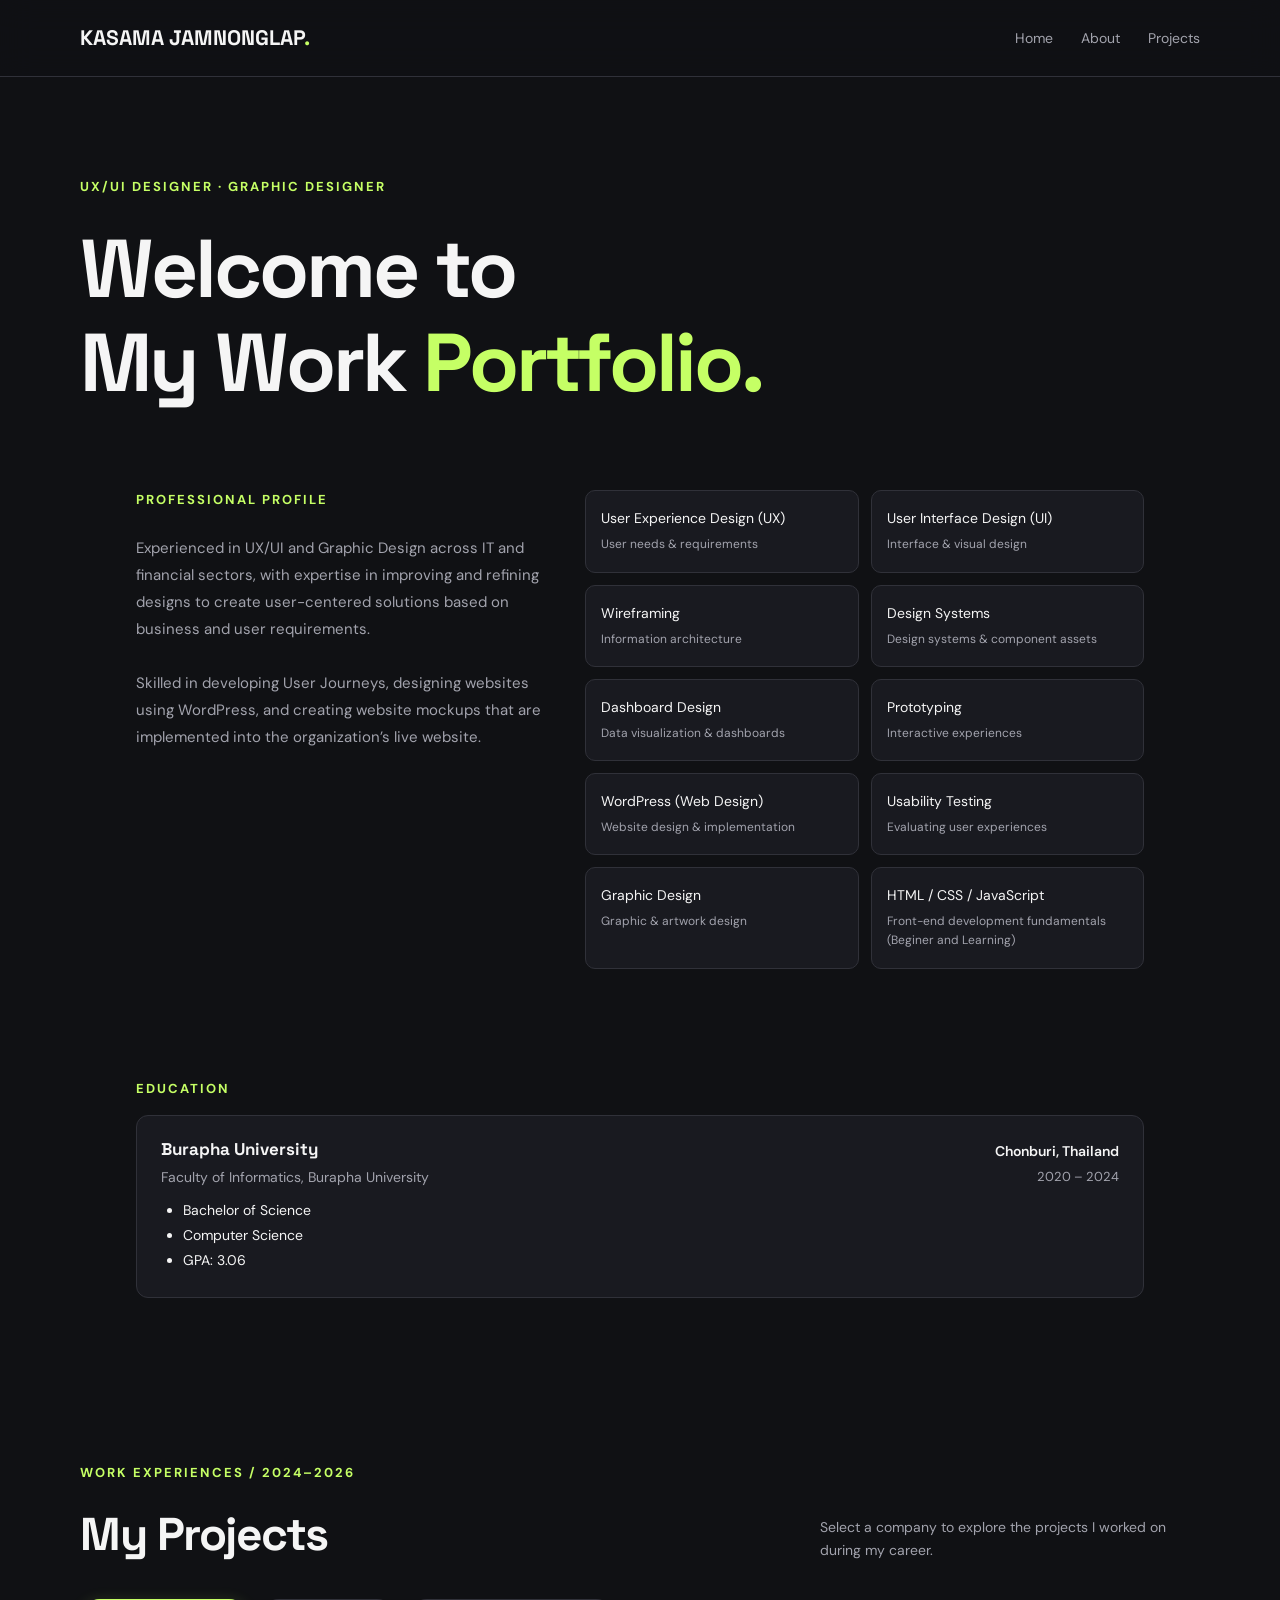
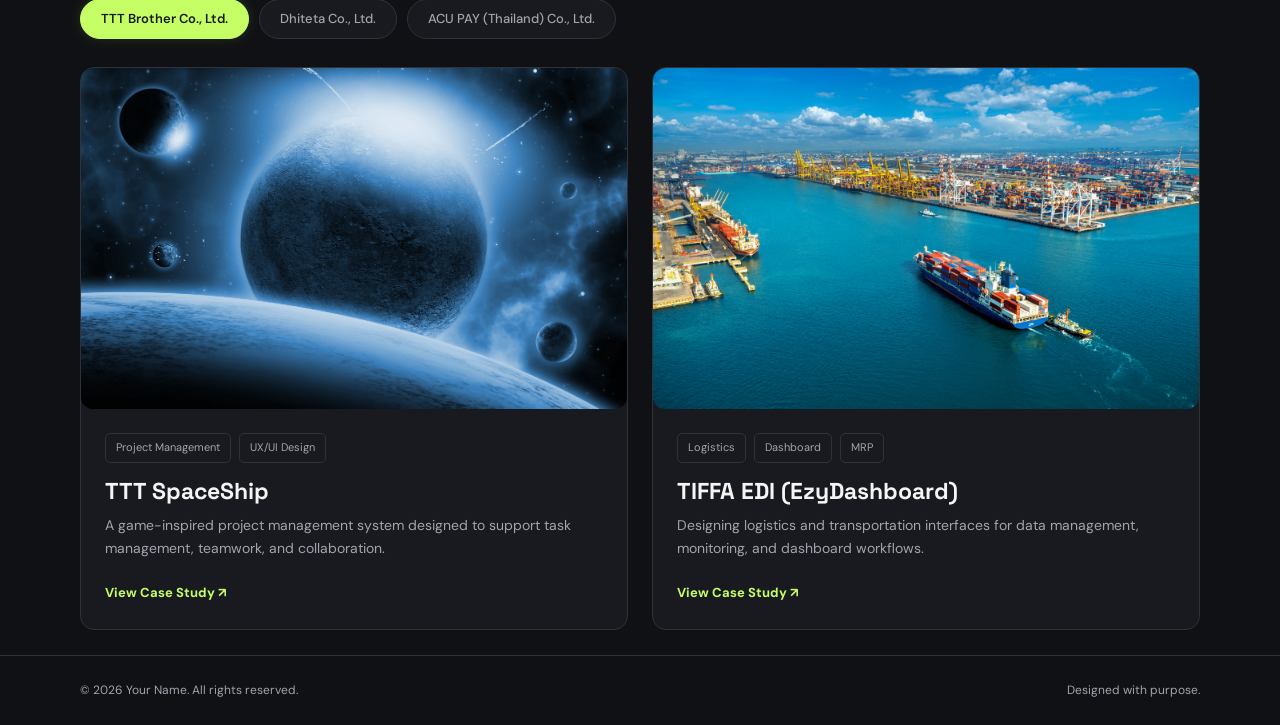
==== index.html @ 2f133a35 "Update ImportExport cover" ====
<!DOCTYPE html>
<html lang="en">
<head>
  <meta charset="UTF-8" />
  <meta name="viewport" content="width=device-width, initial-scale=1.0" />
  <meta name="description" content="UX/UI Designer Portfolio" />
  <title>Kasama Portfolio</title>

  <link rel="preconnect" href="https://fonts.googleapis.com">
  <link rel="preconnect" href="https://fonts.gstatic.com" crossorigin>
  <link href="https://fonts.googleapis.com/css2?family=DM+Sans:wght@400;500;600;700&family=Space+Grotesk:wght@400;500;600;700&display=swap" rel="stylesheet">

  <style>
    :root {
      --bg: #101114;
      --surface: #191a20;
      --text: #f5f5f5;
      --muted: #a2a3ad;
      --accent: #c5ff65;
      --border: #303139;
    }

    * {
      margin: 0;
      padding: 0;
      box-sizing: border-box;
    }

    html {
      scroll-behavior: smooth;
      scroll-padding-top: 90px;
    }

    body {
      font-family: "DM Sans", sans-serif;
      background: var(--bg);
      color: var(--text);
      line-height: 1.6;
    }

    a {
      color: inherit;
      text-decoration: none;
    }

    button, a {
      -webkit-tap-highlight-color: transparent;
    }

    .container {
      width: min(1120px, 90%);
      margin: auto;
    }

    /* Navigation */
    nav {
      position: sticky;
      top: 0;
      z-index: 100;
      background: rgba(16, 17, 20, 0.9);
      backdrop-filter: blur(16px);
      border-bottom: 1px solid var(--border);
    }

    .nav-inner {
      min-height: 76px;
      display: flex;
      align-items: center;
      justify-content: space-between;
      gap: 24px;
    }

    .logo {
      font-family: "Space Grotesk", sans-serif;
      font-size: 21px;
      font-weight: 700;
    }

    .logo span {
      color: var(--accent);
    }

    .nav-links {
      display: flex;
      align-items: center;
      gap: 28px;
      list-style: none;
      font-size: 14px;
      color: var(--muted);
    }

    .nav-links a:hover {
      color: var(--accent);
    }

    .menu-btn {
      display: none;
      background: transparent;
      border: 1px solid var(--border);
      color: white;
      padding: 8px 12px;
      border-radius: 8px;
      cursor: pointer;
    }

    /* Hero */
    .hero {
      min-height: 610px;
      display: flex;
      align-items: center;
      padding: 100px 0;
    }

    .eyebrow {
      color: var(--accent);
      font-size: 13px;
      font-weight: 700;
      letter-spacing: 2px;
      text-transform: uppercase;
      margin-bottom: 24px;
    }

    h1, h2, h3 {
      font-family: "Space Grotesk", sans-serif;
      line-height: 1.15;
    }

    h1 {
      font-size: clamp(42px, 7vw, 82px);
      letter-spacing: -3px;
      max-width: 850px;
    }

    h1 span {
      color: var(--accent);
    }

    .hero-desc {
      max-width: 560px;
      color: var(--muted);
      font-size: 17px;
      margin-top: 26px;
    }

    .hero-actions {
      display: flex;
      flex-wrap: wrap;
      gap: 14px;
      margin-top: 34px;
    }

    .btn {
      display: inline-flex;
      justify-content: center;
      align-items: center;
      gap: 10px;
      padding: 13px 22px;
      border-radius: 8px;
      font-weight: 700;
      font-size: 14px;
      transition: transform .2s, background .2s;
    }

    .btn:hover {
      transform: translateY(-3px);
    }

    .btn-primary {
      background: var(--accent);
      color: #141610;
    }

    .btn-secondary {
      border: 1px solid var(--border);
    }

    .hero-meta {
      display: flex;
      gap: 28px;
      flex-wrap: wrap;
      margin-top: 56px;
      color: var(--muted);
      font-size: 13px;
    }

    .hero-meta span::before {
      content: "●";
      color: var(--accent);
      margin-right: 9px;
    }

    /* Sections */
    section {
      padding: 25px 0;
    }

    .section-heading {
      display: flex;
      justify-content: space-between;
      align-items: end;
      gap: 24px;
      margin-bottom: 38px;
    }

    h2 {
      font-size: clamp(32px, 4vw, 46px);
      letter-spacing: -1.5px;
    }

    .section-desc {
      color: var(--muted);
      max-width: 380px;
      font-size: 14px;
    }

    /* Project grid */
    .projects {
      display: grid;
      grid-template-columns: repeat(2, minmax(0, 1fr));
      gap: 24px;
    }

    .project-card {
      border: 1px solid var(--border);
      border-radius: 14px;
      overflow: hidden;
      background: var(--surface);
      transition: transform .25s, border-color .25s;
    }

    .project-card:hover {
      transform: translateY(-5px);
      border-color: #62666f;
    }

    .project-cover {
      width: 100%;
      aspect-ratio: 16 / 10;
      overflow: hidden;
      border-radius: 12px;
      background: var(--surface);
    }

    .project-image {
      display: block;
      width: 100%;
      height: 100%;
      object-fit: cover;
      object-position: center;
      transition: transform 0.4s ease;
    }

    .project-card:hover .project-image {
      transform: scale(1.04);
    }

    .cover-erp {
      background: linear-gradient(135deg, #263e57, #111c2b);
    }

    .cover-logistics {
      background: linear-gradient(135deg, #264c46, #121f25);
    }

    .cover-wallet {
      background: linear-gradient(135deg, #574126, #211b19);
    }

    .cover-master {
      background: linear-gradient(135deg, #48325c, #1b1726);
    }

    .mock-window {
      width: 100%;
      max-width: 370px;
      background: #f3f4f6;
      border-radius: 9px;
      padding: 12px;
      box-shadow: 0 20px 45px #0005;
      transform: rotate(-3deg);
      color: #242936;
    }

    .mock-top {
      display: flex;
      gap: 5px;
      padding-bottom: 12px;
    }

    .mock-top i {
      width: 7px;
      height: 7px;
      border-radius: 50%;
      background: #adb1ba;
    }

    .mock-body {
      display: grid;
      grid-template-columns: 55px 1fr;
      gap: 10px;
      min-height: 135px;
    }

    .mock-sidebar {
      background: #dfe3e9;
      border-radius: 4px;
    }

    .mock-content {
      display: grid;
      grid-template-columns: repeat(2, 1fr);
      gap: 7px;
      align-content: start;
    }

    .mock-block {
      height: 42px;
      border-radius: 4px;
      background: #dce3ed;
    }

    .mock-block:nth-child(2) {
      background: #c9f27c;
    }

    .mock-block:nth-child(3) {
      grid-column: span 2;
      height: 56px;
      background: #e2e6ec;
    }

    .phone {
      width: 112px;
      height: 210px;
      border: 5px solid #22232a;
      border-radius: 20px;
      background: #f7f7f7;
      padding: 17px 9px;
      box-shadow: 0 20px 40px #0006;
      transform: rotate(8deg);
    }

    .phone-label {
      font-size: 9px;
      color: #666;
      margin-bottom: 9px;
    }

    .phone-card {
      background: #c5ff65;
      border-radius: 8px;
      height: 65px;
      margin-bottom: 9px;
    }

    .phone-line {
      height: 7px;
      background: #e0e1e4;
      border-radius: 4px;
      margin: 7px 0;
    }

    .project-info {
      padding: 24px;
    }

    .project-tags {
      display: flex;
      flex-wrap: wrap;
      gap: 8px;
      margin-bottom: 15px;
    }

    .tag {
      padding: 5px 10px;
      border: 1px solid var(--border);
      border-radius: 5px;
      color: var(--muted);
      font-size: 11px;
    }

    .project-info h3 {
      font-size: 23px;
      margin-bottom: 10px;
    }

    .project-info p {
      color: var(--muted);
      font-size: 14px;
      margin-bottom: 20px;
    }

    .project-link {
      font-size: 13px;
      font-weight: 700;
      color: var(--accent);
    }   
    /* About Me Layout */
    #about {
      padding: 40px 0;
    }

    #about .about-layout {
      display: grid;
      grid-template-columns: minmax(0, 0.85fr) minmax(0, 1.15fr);
      align-items: start;
      gap: 36px;
      width: min(1120px, 90%);
      margin: 0 auto;
    }

    #about .about-content {
      min-width: 0;
    }

    #about .about-text {
      margin-top: 12px;
      font-size: 15px;
      line-height: 1.8;
      color: var(--muted);
      overflow-wrap: break-word;
    }

    .about-actions {
      margin-top: 28px;
    }

    .skills {
      display: grid;
      grid-template-columns: repeat(2, minmax(0, 1fr));
      gap: 12px;
      align-content: start;
      min-width: 0;
    }

    #about .skill {
      position: relative;
      background: var(--surface);
      border: 1px solid var(--border);
      border-radius: 10px;
      padding: 17px 15px;
    
      font-size: 14px;
      line-height: 1.5;
    
      transition:
        border-color 0.3s ease,
        box-shadow 0.3s ease,
        transform 0.3s ease,
        background 0.3s ease;
    }

    #about .skill:hover {
      border-color: var(--accent);
      background: rgba(197, 255, 101, 0.06);
    
      box-shadow:
        0 0 6px rgba(197, 255, 101, 0.20),
        0 0 18px rgba(197, 255, 101, 0.12),
        inset 0 0 8px rgba(197, 255, 101, 0.04);
    
      transform: translateY(-3px);
    }

    #about .skill span {
      display: block;
      margin-top: 6px;
      color: var(--muted);
      font-size: 12px;
      line-height: 1.6;
    }
    
    /* Responsive */
    @media (max-width: 900px) {
      .about-layout {
        grid-template-columns: 1fr 1.2fr;
        gap: 32px;
      }
    
      .about-actions {
        flex-direction: column;
        align-items: stretch;
      }
    
      .about-actions .btn {
        width: 100%;
      }
    }
    
    @media (max-width: 700px) {
      .about-layout {
        grid-template-columns: 1fr;
        gap: 36px;
      }
    
      .about-title {
        font-size: 34px;
      }
    
      .about-actions {
        flex-direction: row;
        flex-wrap: wrap;
      }
    
      .about-actions .btn {
        width: auto;
      }
    
      .skills {
        grid-template-columns: repeat(2, minmax(0, 1fr));
        gap: 10px;
      }
    
      .skill {
        padding: 15px 12px;
        font-size: 13px;
      }
    
      .skill span {
        font-size: 11px;
      }
    }
    
    @media (max-width: 380px) {
      .skills {
        grid-template-columns: 1fr;
      }
    }
    /* Contact */
    .contact-box {
      padding: 55px;
      background: var(--surface);
      border: 1px solid var(--border);
      border-radius: 16px;
    }

    .contact-box h2 {
      max-width: 650px;
      margin-bottom: 20px;
    }

    .contact-box p {
      color: var(--muted);
      margin-bottom: 28px;
    }

    footer {
      border-top: 1px solid var(--border);
      padding: 25px 0;
      color: var(--muted);
      font-size: 12px;
    }

    .footer-inner {
      display: flex;
      justify-content: space-between;
      gap: 20px;
      flex-wrap: wrap;
    }

    /* Reveal animation */
    .reveal {
      opacity: 0;
      transform: translateY(20px);
      transition: opacity .6s, transform .6s;
    }

    .reveal.visible {
      opacity: 1;
      transform: translateY(0);
    }

    @media (prefers-reduced-motion: reduce) {
      html { scroll-behavior: auto; }
      *, *::before, *::after {
        animation-duration: .01ms !important;
        transition-duration: .01ms !important;
      }
      .reveal {
        opacity: 1;
        transform: none;
      }
    }

    @media (max-width: 700px) {
      .menu-btn {
        display: block;
      }

      .nav-links {
        display: none;
        position: absolute;
        top: 76px;
        left: 0;
        right: 0;
        padding: 24px 5%;
        background: var(--bg);
        border-bottom: 1px solid var(--border);
        flex-direction: column;
        align-items: flex-start;
      }

      .nav-links.open {
        display: flex;
      }

      .hero {
        min-height: auto;
        padding: 90px 0 65px;
      }

      h1 {
        letter-spacing: -1.5px;
      }

      section {
        padding: 60px 0;
      }

      .section-heading {
        align-items: flex-start;
        flex-direction: column;
      }

      .projects,
      .about-grid {
        grid-template-columns: 1fr;
      }

      .project-cover {
        height: 230px;
      }

      .about-grid {
        gap: 30px;
      }

      .contact-box {
        padding: 28px;
      }

      .hero-meta {
        gap: 12px 20px;
      }
    }
    
    /* Company Selector */
    .company-selector {
      display: flex;
      flex-wrap: wrap;
      align-items: center;
      gap: 10px;
      margin-bottom: 28px;
    }

    .company-btn {
      display: inline-flex;
      align-items: center;
      justify-content: center;
    
      padding: 10px 20px;
      border: 1px solid var(--border);
      border-radius: 999px;
    
      background: var(--surface);
      color: var(--muted);
    
      font-family: inherit;
      font-size: 13px;
      font-weight: 500;
      line-height: 1.4;
    
      cursor: pointer;
      white-space: nowrap;
    
      transition:
        background 0.25s ease,
        color 0.25s ease,
        border-color 0.25s ease,
        box-shadow 0.25s ease,
        transform 0.25s ease;
    }

    .company-btn:hover {
      color: var(--text);
      border-color: var(--accent);
      transform: translateY(-2px);
    }

    .company-btn.active {
      background: var(--accent);
      color: #171a12;
      border-color: var(--accent);
      font-weight: 600;
      box-shadow: 0 0 14px rgba(197, 255, 101, 0.12);
    }

    .company-btn.active:hover {
      box-shadow: 0 0 18px rgba(197, 255, 101, 0.25);
    }

    /* Keyboard accessibility */
    .company-btn:focus-visible {
      outline: 2px solid var(--accent);
      outline-offset: 3px;
    }

    .company-number {
      display: block;
      color: var(--accent);
      font-family: "Space Grotesk", sans-serif;
      font-size: 30px;
      font-weight: 700;
      margin-bottom: 14px;
    }

    .company-name {
      display: block;
      font-size: 15px;
      font-weight: 700;
      line-height: 1.5;
    }

    .company-count {
      display: block;
      color: var(--muted);
      font-size: 12px;
      margin-top: 8px;
    }

    

    .project-group {
      display: none;
    }

    .project-group.active {
      display: grid;
    }

    .project-group.active .project-card {
      animation: projectFade .35s ease both;
    }

    @keyframes projectFade {
      from {
        opacity: 0;
        transform: translateY(12px);
    }
      to {
        opacity: 1;
        transform: translateY(0);
    }
  }

  /* Mobile */
  @media (max-width: 600px) {
    .company-selector {
      gap: 8px;
    }

    .company-btn {
      padding: 9px 15px;
      font-size: 12px;
      white-space: normal;
    }
  }
    
  /* Education Section */
  #education {
    padding: 30px 0 40px;
  }

  .education-section {
    padding-top: 0;
    padding-bottom: 0;
  }

  .education-section > .eyebrow {
    margin-bottom: 16px;
  }
  
  .education-item {
    display: grid;
    grid-template-columns: minmax(0, 1fr) auto;
    gap: 24px;
    align-items: start;
  
    padding: 24px;
    background: var(--surface);
    border: 1px solid var(--border);
    border-radius: 12px;
  
    transition:
      border-color 0.25s ease,
      background 0.25s ease,
      transform 0.25s ease,
      box-shadow 0.25s ease;
  }
  .education-item:hover {
    border-color: var(--accent);
    transform: translateY(-3px);
    box-shadow: 0 8px 24px rgba(0, 0, 0, 0.15);
  }
  
  .education-details h3 {
    font-size: 17px;
    font-weight: 700;
    margin-bottom: 6px;
  }

  .education-details p {
    font-size: 14px;
    line-height: 1.7;
    color: var(--muted);
  }

  .education-details ul {
    padding-left: 22px;
    margin-top: 8px;
    font-size: 14px;
    line-height: 1.8;
  }
  
  .education-meta {
    min-width: 160px;
    text-align: right;
}

  .education-location {
    font-size: 14px;
    font-weight: 600;
  }

  .education-year {
    margin-top: 4px;
    font-size: 13px;
    color: var(--muted);
  }
  
  /* Mobile */
  @media (max-width: 600px) {
  .education-item {
    grid-template-columns: 1fr;
    gap: 12px;
    padding: 20px;
  }

  .education-meta {
    text-align: left;
    min-width: 0;
  }
}
  </style>
</head>

<body>
  <nav>
    <div class="container nav-inner">
      <a class="logo" href="#home">KASAMA JAMNONGLAP<span>.</span></a>

      <button class="menu-btn" id="menuBtn"
        aria-label="Toggle navigation" aria-expanded="false"
        aria-controls="navLinks">Menu ☰</button>

      <ul class="nav-links" id="navLinks">
        <li><a href="#home">Home</a></li>
        <li><a href="#about">About</a></li>
        <li><a href="#work">Projects</a></li>
      </ul>
    </div>
  </nav>

  <main>
    <header class="hero container" id="home">
      <div>
        <p class="eyebrow">UX/UI Designer · Graphic Designer</p>
        <h1>Welcome to<br>
          My Work <span>Portfolio.</span>
        </h1>
        
      <section id="about">
        <div class="container about-layout" id="about">
          <!-- Left: About Me -->
          <div class="about-content reveal">
            <p class="eyebrow">Professional Profile</p>
      
            <p class="about-text">
              Experienced in UX/UI and Graphic Design across IT and
              financial sectors, with expertise in improving and refining
              designs to create user-centered solutions based on business
              and user requirements.
      
              <br><br>
      
              Skilled in developing User Journeys, designing websites
              using WordPress, and creating website mockups that are
              implemented into the organization’s live website.
            </p>
          </div>
      
          <!-- Right: Skills -->
          <div class="skills reveal">
      
            <div class="skill">
              User Experience Design (UX)
              <span>User needs & requirements</span>
            </div>
      
            <div class="skill">
              User Interface Design (UI)
              <span>Interface & visual design</span>
            </div>
      
            <div class="skill">
              Wireframing
              <span>Information architecture</span>
            </div>
      
            <div class="skill">
              Design Systems
              <span>Design systems & component assets</span>
            </div>
      
            <div class="skill">
              Dashboard Design
              <span>Data visualization & dashboards</span>
            </div>
      
            <div class="skill">
              Prototyping
              <span>Interactive experiences</span>
            </div>
      
            <div class="skill">
              WordPress (Web Design)
              <span>Website design & implementation</span>
            </div>
      
            <div class="skill">
              Usability Testing
              <span>Evaluating user experiences</span>
            </div>
      
            <div class="skill">
              Graphic Design
              <span>Graphic & artwork design</span>
            </div>
      
            <div class="skill">
              HTML / CSS / JavaScript
              <span>Front-end development fundamentals (Beginer and Learning)</span>
            </div>
          </div>
        </div>
      </section>
   
      <section id="education">
        <div class="container education-section">
          <p class="eyebrow">Education</p>
          <div class="education-item">
      
            <!-- Left Column -->
            <div class="education-details">
              <h3>Burapha University</h3>
              <p>Faculty of Informatics, Burapha University</p>
      
              <ul>
                <li>Bachelor of Science</li>
                <li>Computer Science</li>
                <li>GPA: 3.06</li>
              </ul>
            </div>
      
            <!-- Right Column -->
            <div class="education-meta">
              <p class="education-location">Chonburi, Thailand</p>
              <p class="education-year">2020 – 2024</p>
            </div>
          </div>
        </div>
      </section>
      </div>
    </header>
 
<section id="work">
  <div class="container">

    <div class="section-heading reveal">
      <div>
        <p class="eyebrow">Work Experiences / 2024–2026</p>
        <h2>My Projects</h2>
      </div>

      <p class="section-desc">
        Select a company to explore the projects
        I worked on during my career.
      </p>
    </div>

    <!-- Company Buttons -->
    <div class="company-selector">
      <button class="company-btn active"
      data-company="ttt"
      aria-pressed="true">
        TTT Brother Co., Ltd.
      </button>
      <button class="company-btn"
      data-company="dhiteta"
      aria-pressed="false">
        Dhiteta Co., Ltd.
      </button>
      <button class="company-btn"
      data-company="acu"
      aria-pressed="false">
        ACU PAY (Thailand) Co., Ltd.
      </button>
    </div>
    <!-- 01: TTT Brother -->
    <div class="projects project-group active"
      data-project-group="ttt">

      <article class="project-card">
        <div class="project-cover">
          <img class="project-image" 
            src="./Images/space-galaxy.jpg"
            alt="TTT SpaceShip project cover"
            loading="lazy"/>
        </div>
        <div class="project-info">
          <div class="project-tags">
            <span class="tag">Project Management</span>
            <span class="tag">UX/UI Design</span>
          </div>
          <h3>TTT SpaceShip</h3>
          <p>
            A game-inspired project management system designed
            to support task management, teamwork, and collaboration.
          </p>
          <a class="project-link" href="#contact">
            View Case Study ↗
          </a>
        </div>
      </article>

      <article class="project-card">
        <div class="project-cover">
          <img class="project-image" 
            src="./Images/logistics-import-export.jpg"
            alt="TIFFA EDI project cover"
            loading="lazy"/>
        </div>
        <div class="project-info">
          <div class="project-tags">
            <span class="tag">Logistics</span>
            <span class="tag">Dashboard</span>
            <span class="tag">MRP</span>
          </div>
          <h3>TIFFA EDI (EzyDashboard)</h3>
          <p>
            Designing logistics and transportation interfaces
            for data management, monitoring, and dashboard workflows.
          </p>
          <a class="project-link" href="#contact">
            View Case Study ↗
          </a>
        </div>
      </article>

    </div>

    <!-- 02: Dhiteta -->
    <div class="projects project-group"
      data-project-group="dhiteta">

      <article class="project-card">
        <div class="project-cover cover-master">
          <div class="mock-window">
            <div class="mock-top"><i></i><i></i><i></i></div>
            <div class="mock-body">
              <div class="mock-sidebar"></div>
              <div class="mock-content">
                <div class="mock-block"></div>
                <div class="mock-block"></div>
                <div class="mock-block"></div>
              </div>
            </div>
          </div>
        </div>
        <div class="project-info">
          <div class="project-tags">
            <span class="tag">Data Management</span>
            <span class="tag">UX/UI Design</span>
          </div>
          <h3>Allkons Master SKU</h3>
          <p>
            Centralizing product information to improve data
            consistency and management across integrated platforms.
          </p>
          <a class="project-link" href="#contact">
            View Case Study ↗
          </a>
        </div>
      </article>

      <article class="project-card">
        <div class="project-cover cover-erp">
          <div class="mock-window">
            <div class="mock-top"><i></i><i></i><i></i></div>
            <div class="mock-body">
              <div class="mock-sidebar"></div>
              <div class="mock-content">
                <div class="mock-block"></div>
                <div class="mock-block"></div>
                <div class="mock-block"></div>
              </div>
            </div>
          </div>
        </div>
        <div class="project-info">
          <div class="project-tags">
            <span class="tag">API Management</span>
            <span class="tag">UX/UI Design</span>
          </div>
          <h3>Allkons OpenAPI</h3>
          <p>
            Designing an API management platform for documentation,
            API discovery, and secure external developer access.
          </p>
          <a class="project-link" href="#contact">
            View Case Study ↗
          </a>
        </div>
      </article>

      <article class="project-card">
        <div class="project-cover cover-logistics">
          <div class="mock-window">
            <div class="mock-top"><i></i><i></i><i></i></div>
            <div class="mock-body">
              <div class="mock-sidebar"></div>
              <div class="mock-content">
                <div class="mock-block"></div>
                <div class="mock-block"></div>
                <div class="mock-block"></div>
              </div>
            </div>
          </div>
        </div>
        <div class="project-info">
          <div class="project-tags">
            <span class="tag">Organization</span>
            <span class="tag">Dashboard</span>
          </div>
          <h3>Allkons Organization Center</h3>
          <p>
            Organizing company structures, employee roles,
            permissions, and organizational dashboards.
          </p>
          <a class="project-link" href="#contact">
            View Case Study ↗
          </a>
        </div>
      </article>

    </div>

    <!-- 03: ACU PAY -->
    <div class="projects project-group"
      data-project-group="acu">

      <article class="project-card">
        <div class="project-cover cover-wallet">
          <div class="phone">
            <p class="phone-label">ACU PAY</p>
            <div class="phone-card"></div>
            <div class="phone-line"></div>
            <div class="phone-line"></div>
            <div class="phone-line"></div>
          </div>
        </div>
        <div class="project-info">
          <div class="project-tags">
            <span class="tag">Fintech</span>
            <span class="tag">Mobile App</span>
          </div>
          <h3>ACU PAY Application</h3>
          <p>
            Designing key app features, including Top-up,
            Coupon, and payment-related user experiences.
          </p>
          <a class="project-link" href="#contact">
            View Case Study ↗
          </a>
        </div>
      </article>

      <article class="project-card">
        <div class="project-cover cover-wallet">
          <div class="phone">
            <p class="phone-label">VISA CARD</p>
            <div class="phone-card"
              style="background:#303a55"></div>
            <div class="phone-line"></div>
            <div class="phone-line"></div>
            <div class="phone-line"></div>
          </div>
        </div>
        <div class="project-info">
          <div class="project-tags">
            <span class="tag">Fintech</span>
            <span class="tag">VISA Card</span>
            <span class="tag">UX/UI</span>
          </div>
          <h3>ACU VISA Card</h3>
          <p>
            Designing the Visa Card user journey, wireframes,
            and interfaces in collaboration with the Hong Kong team.
          </p>
          <a class="project-link" href="#contact">
            View Case Study ↗
          </a>
        </div>
      </article>

      <article class="project-card">
        <div class="project-cover cover-master">
          <div class="mock-window">
            <div class="mock-top"><i></i><i></i><i></i></div>
            <div class="mock-body">
              <div class="mock-sidebar"></div>
              <div class="mock-content">
                <div class="mock-block"></div>
                <div class="mock-block"></div>
                <div class="mock-block"></div>
              </div>
            </div>
          </div>
        </div>
        <div class="project-info">
          <div class="project-tags">
            <span class="tag">WordPress</span>
            <span class="tag">Web Design</span>
          </div>
          <h3>ACU Thai Website (WordPress)</h3>
          <p>
            Designing and developing website experiences
            for ACU PAY and ACU VISA Card content.
          </p>
          <a class="project-link" href="#contact">
            View Case Study ↗
          </a>
        </div>
      </article>

      <article class="project-card">
        <div class="project-cover cover-erp">
          <div class="mock-window">
            <div class="mock-top"><i></i><i></i><i></i></div>
            <div class="mock-body">
              <div class="mock-sidebar"></div>
              <div class="mock-content">
                <div class="mock-block"></div>
                <div class="mock-block"></div>
                <div class="mock-block"></div>
              </div>
            </div>
          </div>
        </div>
        <div class="project-info">
          <div class="project-tags">
            <span class="tag">Graphic Design</span>
            <span class="tag">Illustration</span>
            <span class="tag">Artwork</span>
          </div>
          <h3>Graphic Design</h3>
          <p>
            Creating marketing visuals, promotional artwork,
            banners, and illustrations for digital campaigns.
          </p>
          <a class="project-link" href="#contact">
            View Case Study ↗
          </a>
        </div>
      </article>

    </div>

  </div>
</section>
  </main>

  <footer>
    <div class="container footer-inner">
      <span>© <span id="year"></span> Your Name. All rights reserved.</span>
      <span>Designed with purpose.</span>
    </div>
  </footer>

  <script>
    // Mobile navigation
    const menuBtn = document.getElementById("menuBtn");
    const navLinks = document.getElementById("navLinks");

    menuBtn.addEventListener("click", () => {
      const isOpen = navLinks.classList.toggle("open");
      menuBtn.setAttribute("aria-expanded", String(isOpen));
    });

    navLinks.querySelectorAll("a").forEach(link => {
      link.addEventListener("click", () => {
        navLinks.classList.remove("open");
        menuBtn.setAttribute("aria-expanded", "false");
      });
    });

    // Automatically update copyright year
    document.getElementById("year").textContent =
      new Date().getFullYear();

    // Reveal sections when they enter the viewport
    const revealItems = document.querySelectorAll(".reveal");

    if ("IntersectionObserver" in window) {
      const observer = new IntersectionObserver(entries => {
        entries.forEach(entry => {
          if (entry.isIntersecting) {
            entry.target.classList.add("visible");
            observer.unobserve(entry.target);
          }
        });
      }, { threshold: 0.12 });

      revealItems.forEach(item => observer.observe(item));
    } else {
      revealItems.forEach(item => item.classList.add("visible"));
    }
    
    const companyButtons = document.querySelectorAll(".company-btn");
    const projectGroups = document.querySelectorAll(".project-group");

    companyButtons.forEach(button => {
    button.addEventListener("click", () => {
      const selectedCompany = button.dataset.company;

    // Update active company button
    companyButtons.forEach(item => {
      const isActive = item === button;

    item.classList.toggle("active", isActive);
    item.setAttribute("aria-pressed", String(isActive));
    });

    // Show projects belonging to the selected company
    projectGroups.forEach(group => {
      const isSelected =
        group.dataset.projectGroup === selectedCompany;

      group.classList.toggle("active", isSelected);

      // Reveal newly displayed project cards
      if (isSelected) {
        group.querySelectorAll(".project-card").forEach(card => {
          card.classList.add("visible");
        });
      }
    });
  });
});
  </script>
</body>
</html>
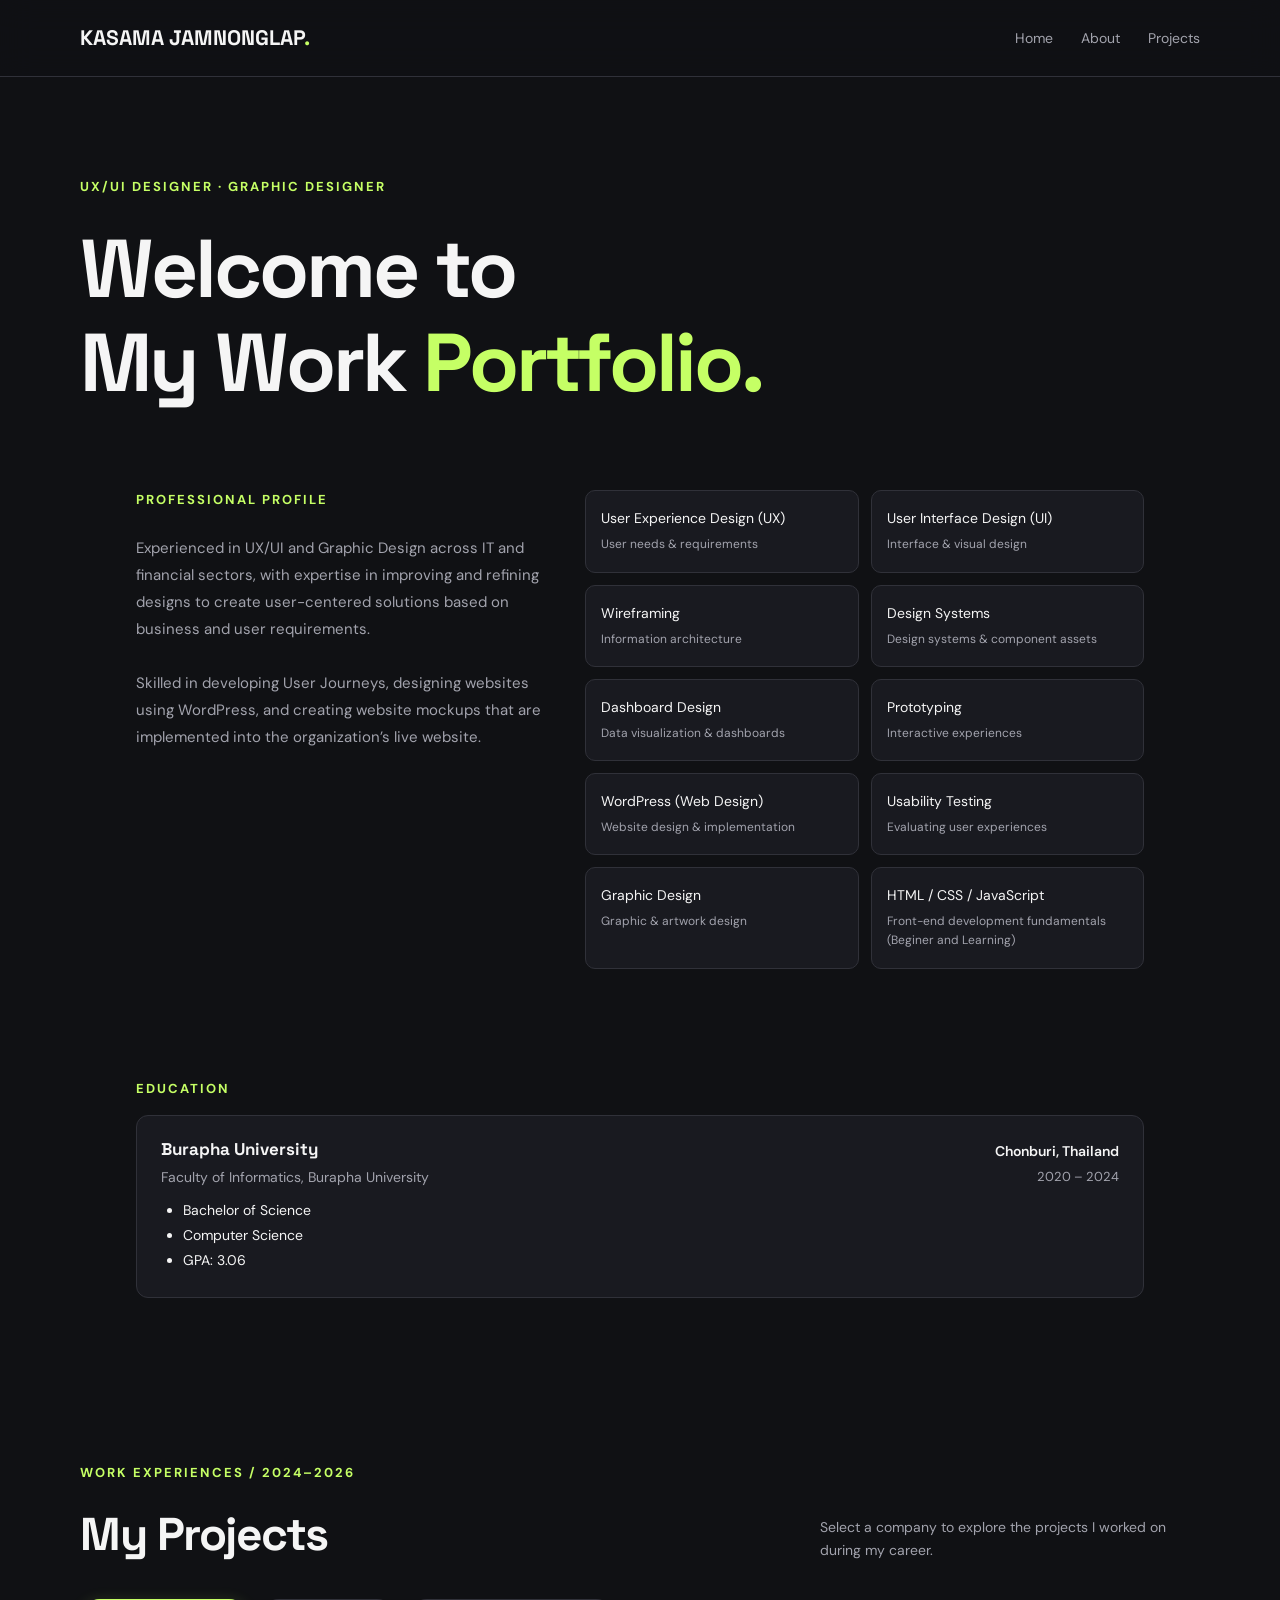
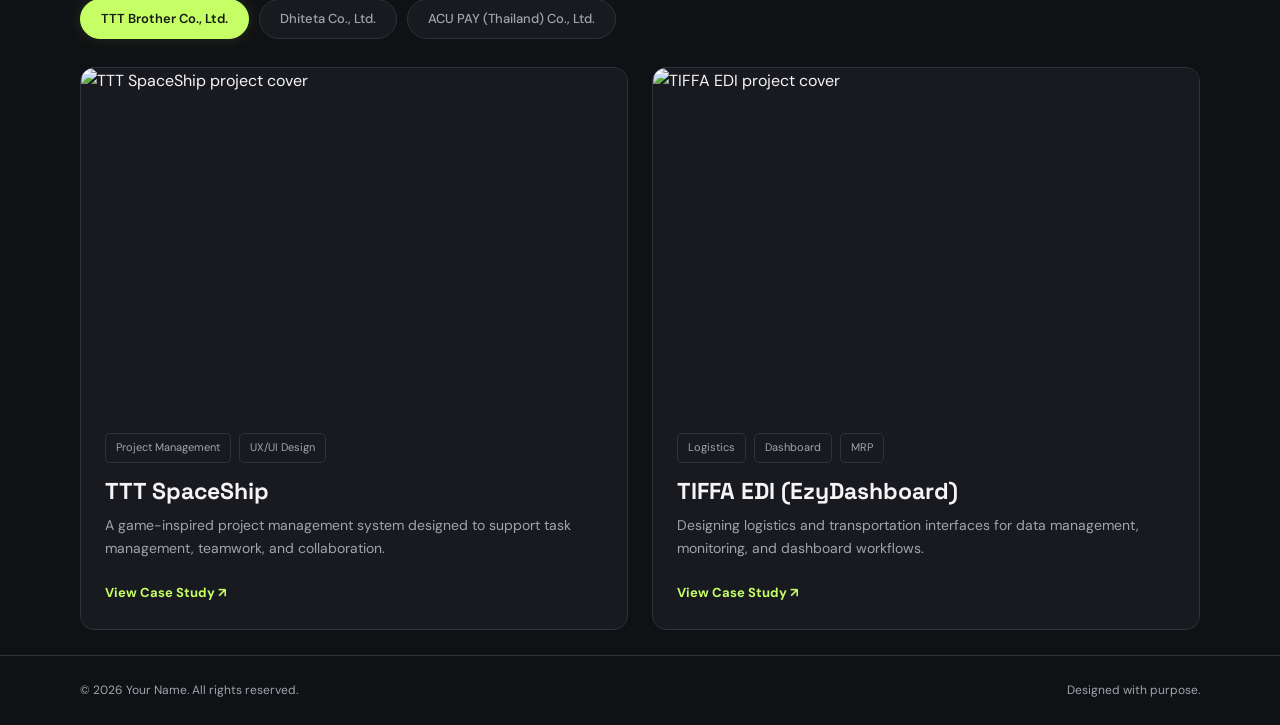
==== commit a9a0224f: "Update image cover" ====
--- a/index.html
+++ b/index.html
@@ -1024,7 +1024,7 @@
       <article class="project-card">
         <div class="project-cover">
           <img class="project-image" 
-            src="./Images/space-galaxy.jpg"
+            src="./Images/TTTSpaceShip.jpg"
             alt="TTT SpaceShip project cover"
             loading="lazy"/>
         </div>
@@ -1047,7 +1047,7 @@
       <article class="project-card">
         <div class="project-cover">
           <img class="project-image" 
-            src="./Images/logistics-import-export.jpg"
+            src="./Images/TIFFAEDI.jpg"
             alt="TIFFA EDI project cover"
             loading="lazy"/>
         </div>
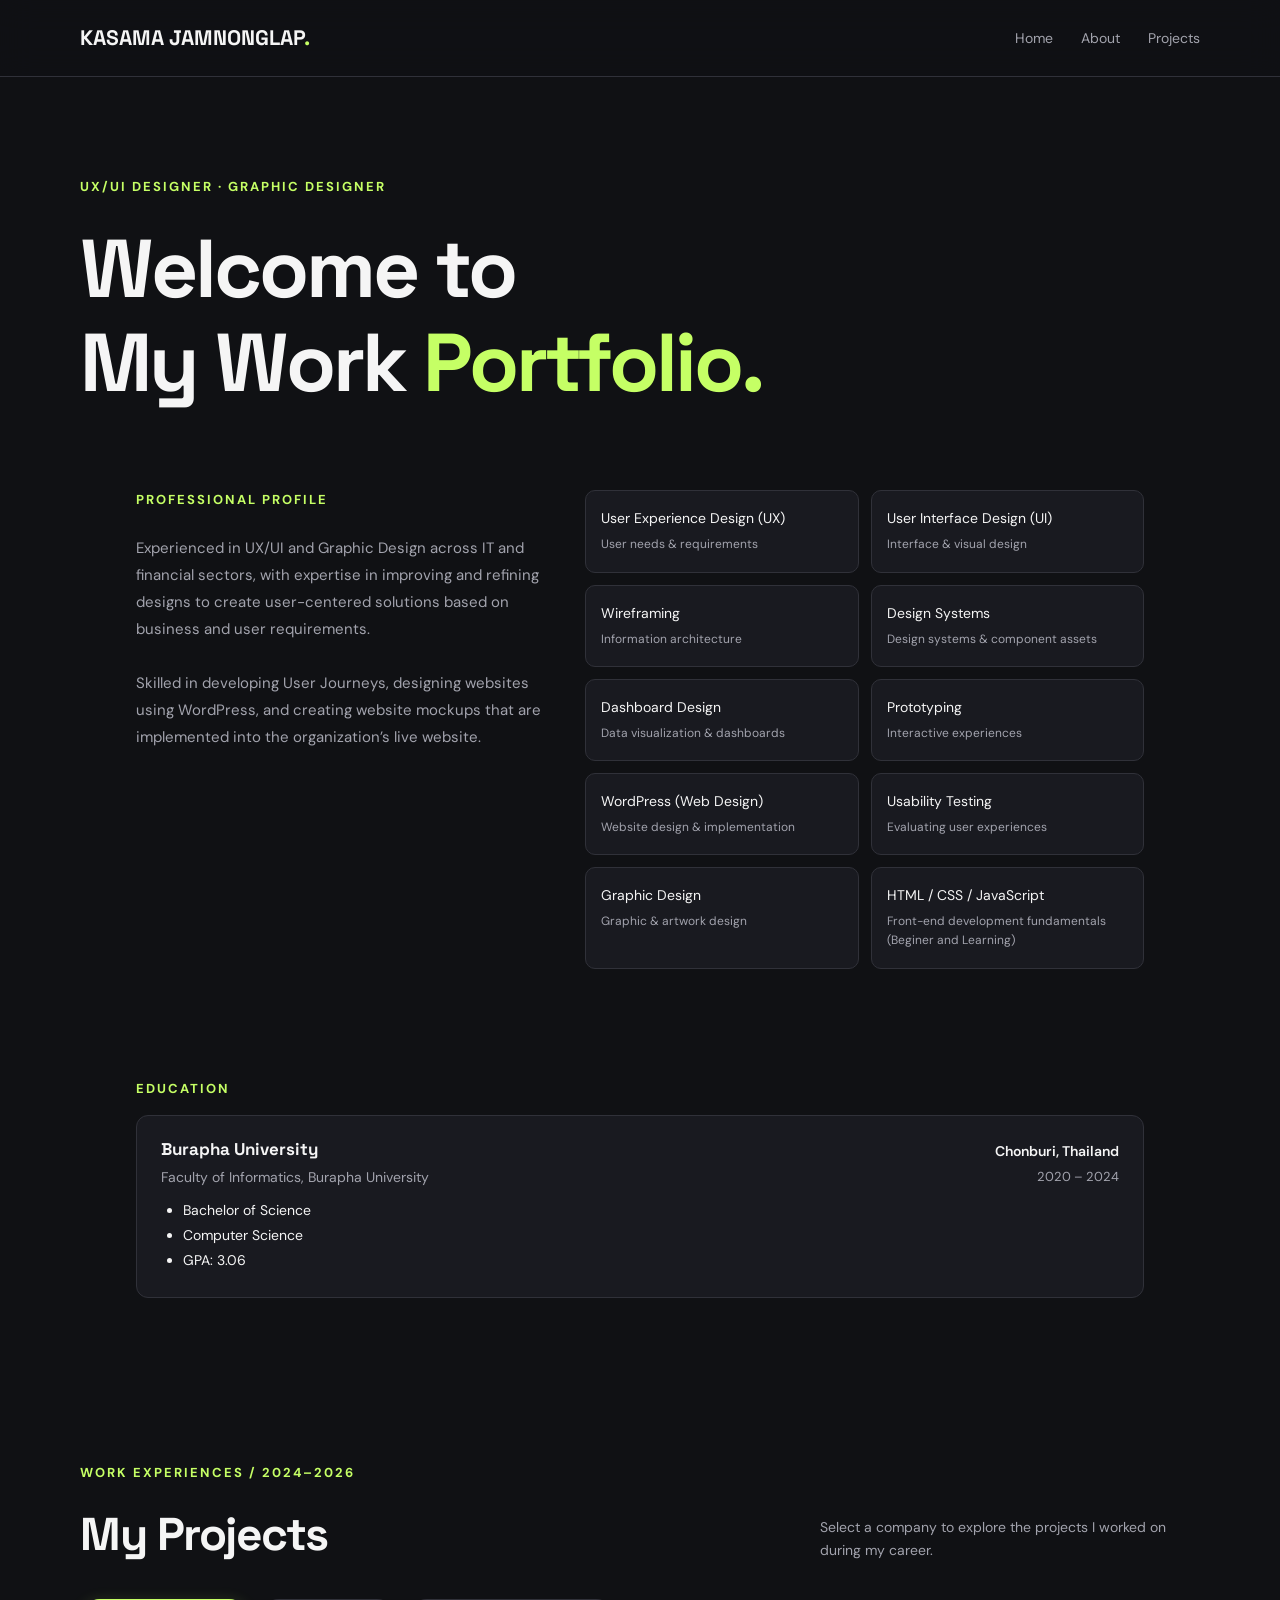
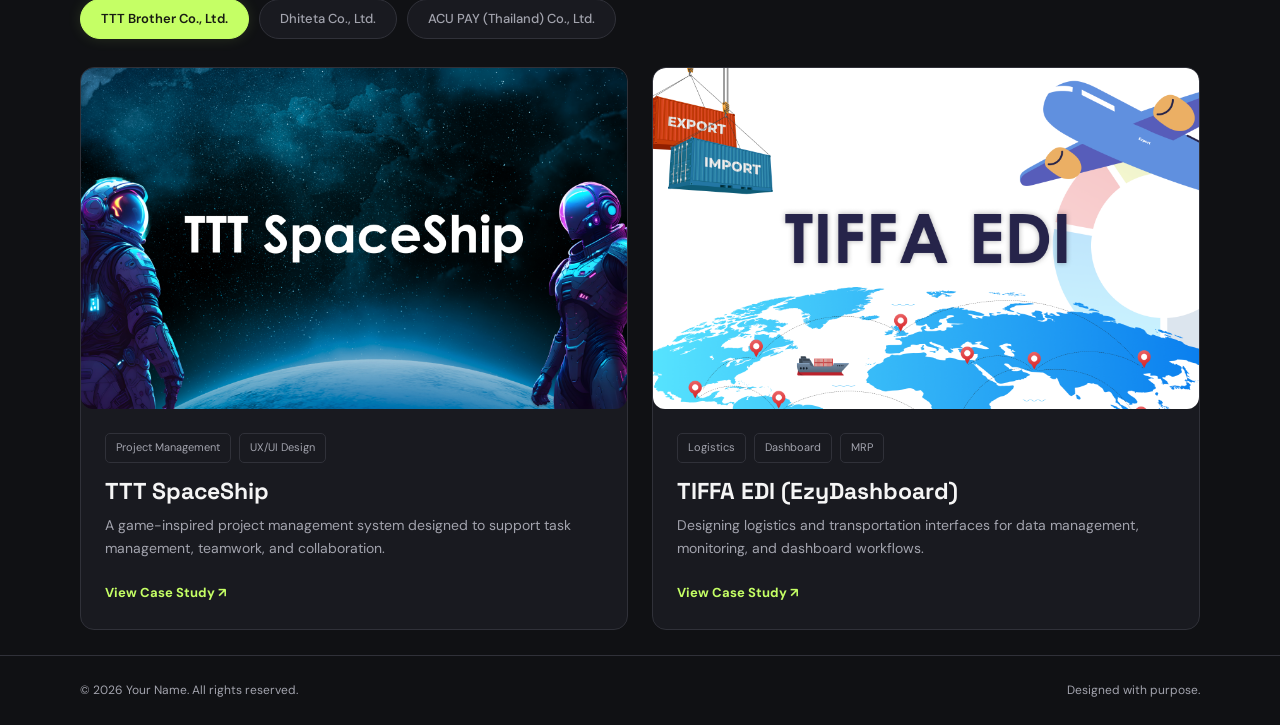
==== commit 57c9d1ce: "Update image TTT and TIFFA" ====
--- a/index.html
+++ b/index.html
@@ -1024,7 +1024,7 @@
       <article class="project-card">
         <div class="project-cover">
           <img class="project-image" 
-            src="./Images/TTTSpaceShip.jpg"
+            src="./Images/TTTSpaceShip.png"
             alt="TTT SpaceShip project cover"
             loading="lazy"/>
         </div>
@@ -1047,7 +1047,7 @@
       <article class="project-card">
         <div class="project-cover">
           <img class="project-image" 
-            src="./Images/TIFFAEDI.jpg"
+            src="./Images/TIFFAEDI.png"
             alt="TIFFA EDI project cover"
             loading="lazy"/>
         </div>
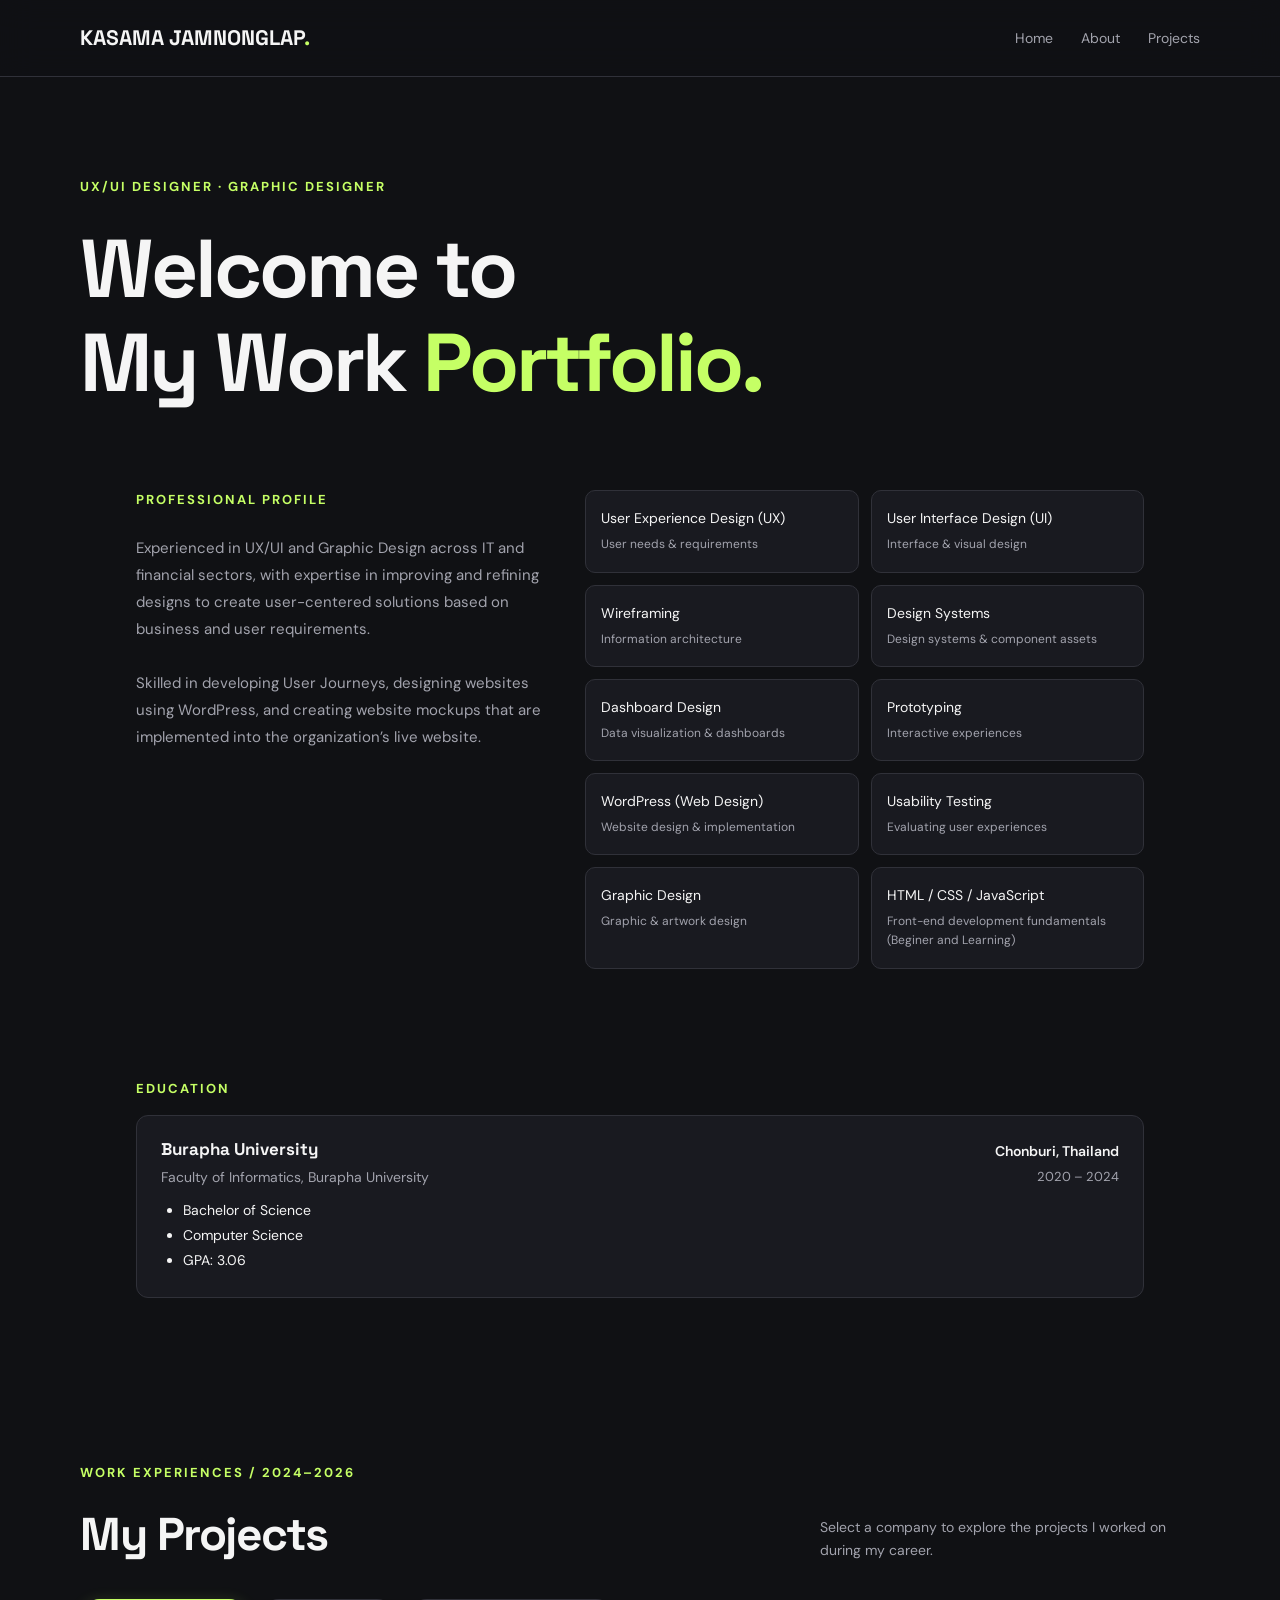
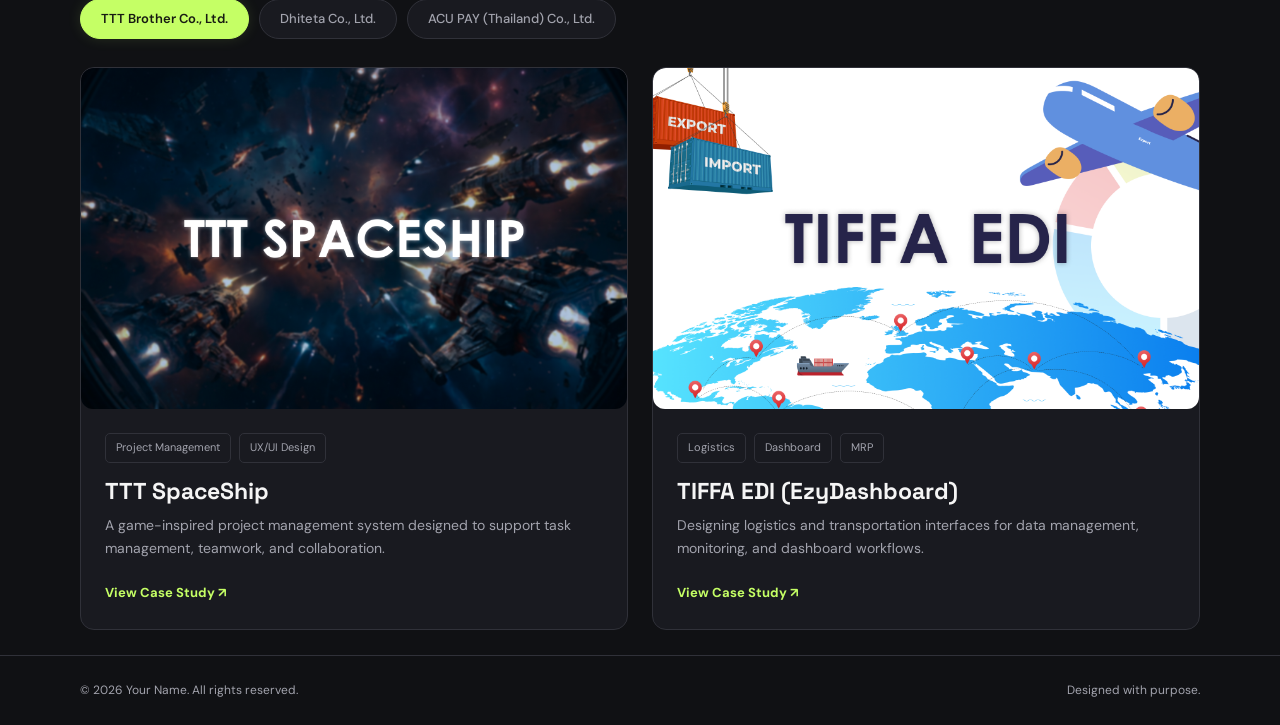
==== commit dddb0584: "Update CoverImg TTTSpaceship Project" ====
--- a/index.html
+++ b/index.html
@@ -1024,7 +1024,7 @@
       <article class="project-card">
         <div class="project-cover">
           <img class="project-image" 
-            src="./Images/TTTSpaceShip.png"
+            src="./Images/CoverImg/TTT_SpaceShip.png"
             alt="TTT SpaceShip project cover"
             loading="lazy"/>
         </div>
@@ -1038,7 +1038,7 @@
             A game-inspired project management system designed
             to support task management, teamwork, and collaboration.
           </p>
-          <a class="project-link" href="#contact">
+          <a class="project-link" href="project/TTTSpaceShip.html">
             View Case Study ↗
           </a>
         </div>
@@ -1062,7 +1062,7 @@
             Designing logistics and transportation interfaces
             for data management, monitoring, and dashboard workflows.
           </p>
-          <a class="project-link" href="#contact">
+          <a class="project-link" href="project/TiffaEDI.html">
             View Case Study ↗
           </a>
         </div>
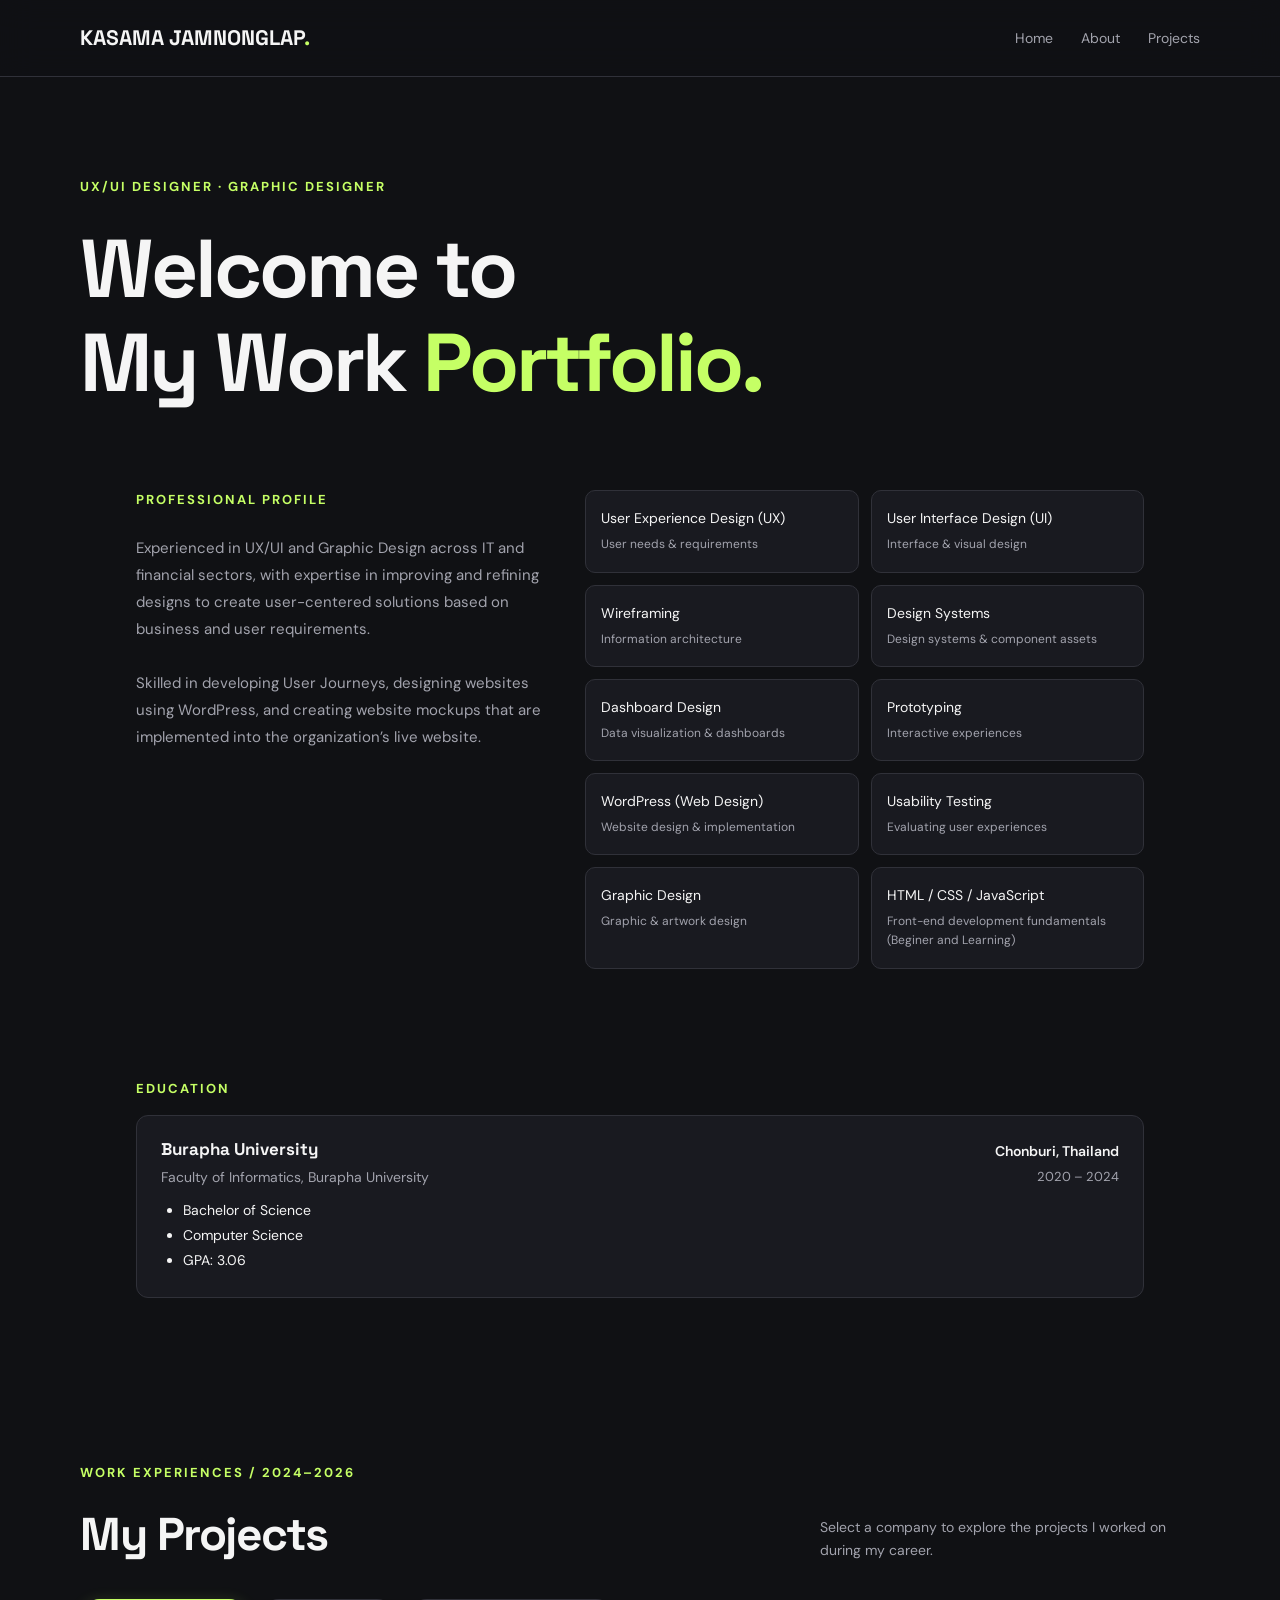
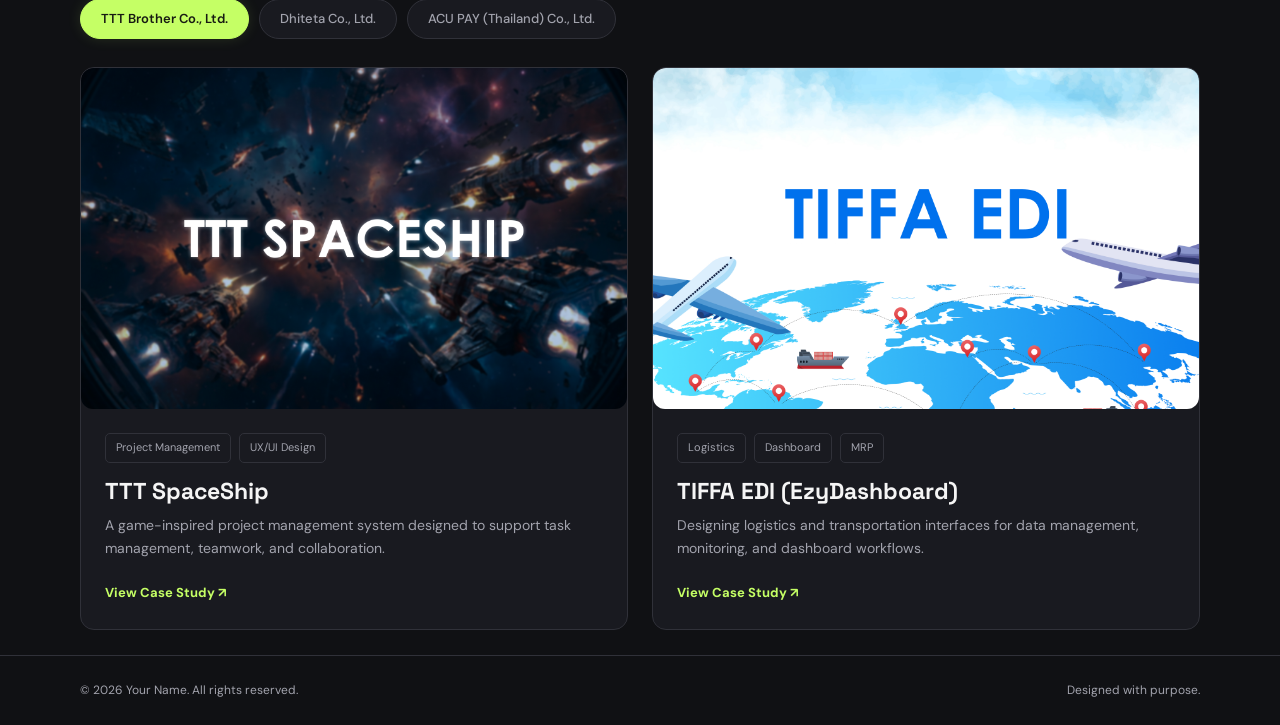
==== commit f22b40ba: "Update image source path for project cover" ====
--- a/index.html
+++ b/index.html
@@ -1047,7 +1047,7 @@
       <article class="project-card">
         <div class="project-cover">
           <img class="project-image" 
-            src="./Images/TIFFAEDI.png"
+            src="./Images/CoverImg/TIFFAEDI.png"
             alt="TIFFA EDI project cover"
             loading="lazy"/>
         </div>
